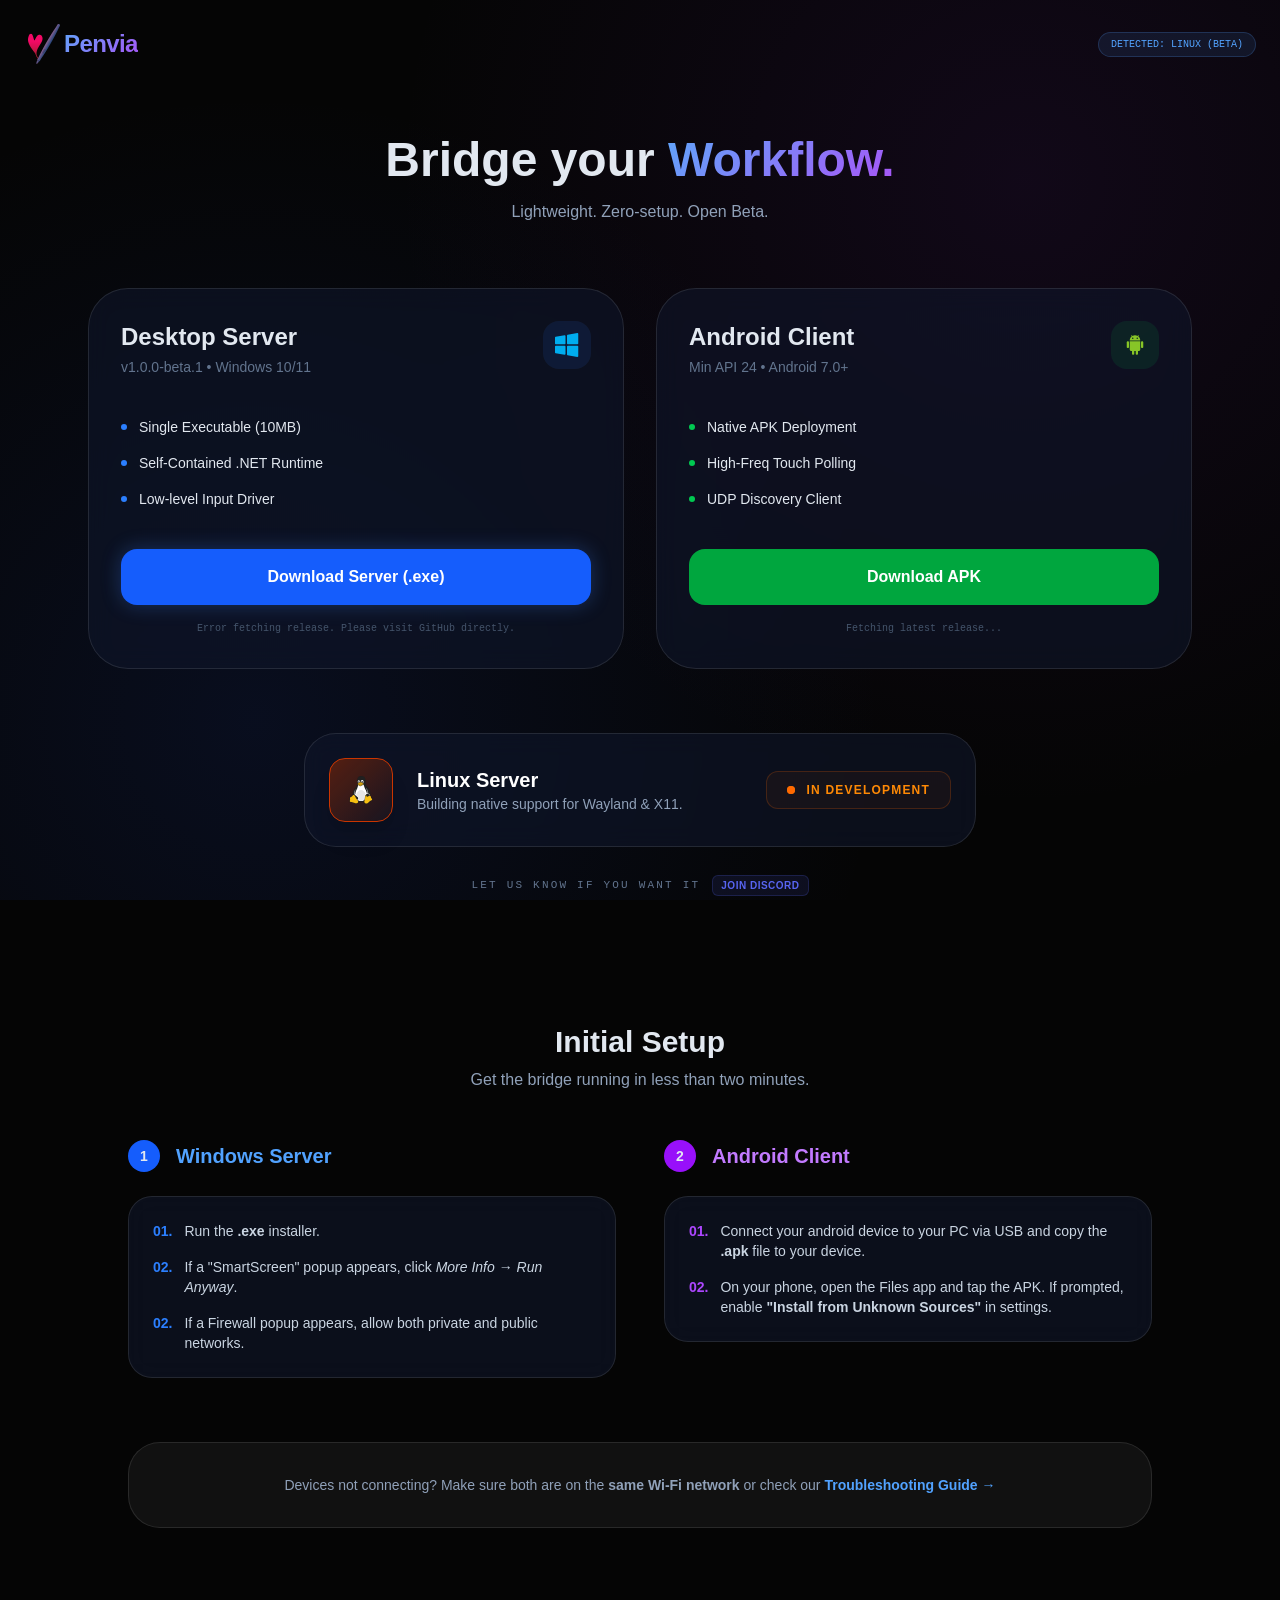
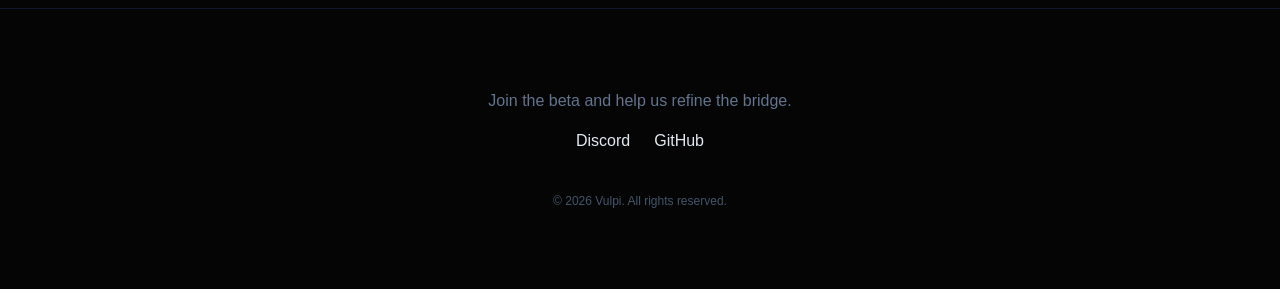
==== download/index.html @ 2955acc7 "feat: main website, help, docs, download." ====
<!DOCTYPE html>
<html lang="en">
<head>
    <title>Download Penvia v1.0.0-beta.1</title>
    <link rel="icon" type="image/png" href="/graphics/misc7-1024.png">
 
    <meta charset="UTF-8">
    <meta name="viewport" content="width=device-width, initial-scale=1.0">
    <meta name="title" content="Download Penvia v1.0.0-beta.1">
    <meta name="description" content="Download Penvia for Android, Windows, and Linux. Get the latest beta to turn your tablet into a low-latency graphics peripheral with full pressure support.">
    <meta name="keywords" content="download Penvia, Penvia APK, Penvia Windows client, Android drawing tablet server, install Penvia, stylus bridge download">
    <meta name="robots" content="index, follow">
    <meta name="language" content="English">
    <meta name="author" content="Penvia Team">
    <meta name="theme-color" content="#0f172a">

    <!-- Open Graph / Facebook -->
    <meta property="og:type" content="website">
    <meta property="og:url" content="https://penvia.github.io/download">
    <meta property="og:title" content="Get Penvia: The Pro Input Bridge for Android & PC">
    <meta property="og:description" content="Download the latest version of Penvia. Ultra-low latency, zero ads, and professional stylus support for Windows and Linux.">
    <meta property="og:image" content="https://penvia.github.io/graphics/og-download.png">

    <!-- Twitter -->
    <meta property="twitter:card" content="summary_large_image">
    <meta property="twitter:url" content="https://penvia.github.io/download">
    <meta property="twitter:title" content="Download Penvia | v1.0.0-beta.1">
    <meta property="twitter:description" content="Available now for Android and Windows. Experience zero-lag stylus input today.">
    <meta property="twitter:image" content="https://penvia.github.io/graphics/og-download.png">

    <script type="application/ld+json">
    {
    "@context": "https://schema.org",
    "@type": "SoftwareApplication",
    "name": "Penvia",
    "operatingSystem": "Android, Windows, Linux",
    "applicationCategory": "MultimediaApplication",
    "softwareVersion": "1.0.0-beta.1",
    "offers": {
        "@type": "Offer",
        "price": "0.00",
        "priceCurrency": "USD"
    },
    "description": "A low-latency input communication bridge that turns an Android device into a PC graphics tablet peripheral."
    }
    </script>

    <!-- Canonical Link (Prevents duplicate content issues) -->
    <link rel="canonical" href="https://penvia.github.io/download">
    <link href="/src/aos.css" rel="stylesheet"> 
    <link href="/src/output.css" rel="stylesheet"> 
    <style>
        body {
            background-color: #050505;
            color: #e2e8f0;
            background-image: 
                radial-gradient(circle at 80% 20%, rgba(88, 28, 135, 0.15) 0%, transparent 50%),
                radial-gradient(circle at 20% 80%, rgba(30, 64, 175, 0.15) 0%, transparent 50%);
            background-attachment: fixed;
            font-family: 'Inter', sans-serif;
        }
        .glass { background: rgba(15, 23, 42, 0.6); backdrop-filter: blur(12px); border: 1px solid rgba(255,255,255,0.1); }
        .gradient-text { background: linear-gradient(135deg, #60a5fa 0%, #a855f7 100%); -webkit-background-clip: text; -webkit-text-fill-color: transparent; }
        .btn-glow-blue { box-shadow: 0 0 20px rgba(59, 130, 246, 0.3); }
        .btn-glow-purple { box-shadow: 0 0 20px rgba(168, 85, 247, 0.3); }
    </style>
</head>
<body>
    <nav class="p-6 max-w-7xl mx-auto flex justify-between items-center">
        <a href="/" class="flex items-center hover:animate-pulse">
            <img src="/graphics/misc7-1024.png" alt="Penvia Logo" class="w-10 h-10 object-contain">
            <span class="text-2xl font-bold gradient-text tracking-tight">Penvia</span>
        </a>
        
        <div id="os-badge" class="hidden text-[10px] font-mono text-blue-400 bg-blue-400/10 px-3 py-1 rounded-full border border-blue-400/20">
            DETECTED: <span id="user-os">UNKNOWN</span>
        </div>
    </nav>

    <main class="max-w-6xl mx-auto py-12 px-6">
        <header class="mb-16 text-center" data-aos="fade-down">
            <h1 class="text-5xl font-black mb-4">Bridge your <span class="gradient-text">Workflow.</span></h1>
            <p class="text-slate-400">Lightweight. Zero-setup. Open Beta.</p>
        </header>

        <div class="grid grid-cols-1 lg:grid-cols-2 gap-8 mb-6">
            <div id="win-card" class="glass p-8 rounded-[2.5rem] relative group transition-all duration-500 hover:border-blue-500/50" data-aos="fade-right">
                <div class="flex justify-between items-start mb-10">
                    <div>
                        <h2 class="text-2xl font-bold">Desktop Server</h2>
                        <p class="text-sm text-slate-500 mt-1">v1.0.0-beta.1 • Windows 10/11</p>
                    </div>
                    <div class="p-3 bg-blue-500/10 rounded-2xl">
                        <img src="/graphics/windows-logo.svg" alt="For Windows" class="w-6">
                    </div>
                </div>
                
                <div class="space-y-4 mb-10">
                    <div class="flex items-center text-sm"><span class="w-1.5 h-1.5 bg-blue-500 rounded-full mr-3"></span> Single Executable (10MB)</div>
                    <div class="flex items-center text-sm"><span class="w-1.5 h-1.5 bg-blue-500 rounded-full mr-3"></span> Self-Contained .NET Runtime</div>
                    <div class="flex items-center text-sm"><span class="w-1.5 h-1.5 bg-blue-500 rounded-full mr-3"></span> Low-level Input Driver</div>
                </div>

                <a id="win-btn" href="#" class="btn-glow-blue block w-full text-center bg-blue-600 hover:bg-blue-500 text-white font-bold py-4 rounded-2xl transition">
                    Download Server (.exe)
                </a>
                <p id="win-filename" class="text-center text-[10px] text-slate-600 mt-4 font-mono">Fetching latest release...</p>
            </div>

            <div id="android-card" class="glass p-8 rounded-[2.5rem] relative transition-all duration-500 hover:border-purple-500/50" data-aos="fade-left">
                <div class="flex justify-between items-start mb-10">
                    <div>
                        <h2 class="text-2xl font-bold">Android Client</h2>
                        <p class="text-sm text-slate-500 mt-1">Min API 24 • Android 7.0+</p>
                    </div>
                    <div class="p-3 bg-green-500/10 rounded-2xl">
                        <img src="/graphics/android-logo.svg" alt="For Windows" class="w-6">
                    </div>
                </div>

                <div class="space-y-4 mb-10">
                    <div class="flex items-center text-sm"><span class="w-1.5 h-1.5 bg-green-500 rounded-full mr-3"></span> Native APK Deployment</div>
                    <div class="flex items-center text-sm"><span class="w-1.5 h-1.5 bg-green-500 rounded-full mr-3"></span> High-Freq Touch Polling</div>
                    <div class="flex items-center text-sm"><span class="w-1.5 h-1.5 bg-green-500 rounded-full mr-3"></span> UDP Discovery Client</div>
                </div>

                <a id="android-btn" href="#" class="btn-glow-green block w-full text-center bg-green-600 hover:bg-green-500 text-white font-bold py-4 rounded-2xl transition">
                    Download APK
                </a>
                <p id="android-filename" class="text-center text-[10px] text-slate-600 mt-4 font-mono">Fetching latest release...</p>
            </div>
        </div>

        <div class="mt-16 max-w-2xl mx-auto mb-20" data-aos="fade-up">
            <div class="glass p-6 rounded-4xl flex flex-col md:flex-row items-center justify-between border-slate-800/50 hover:border-orange-500/20 transition-colors duration-500">
                <div class="flex items-center space-x-6">
                    <div class="shrink-0 w-16 h-16 bg-linear-to-br from-orange-800/50 to-orange-900/10 rounded-2xl flex items-center justify-center border border-orange-700 shadow-xl">
                        <img src="/graphics/linux-logo.svg" alt="For Linux" class="w-8 h-8">
                    </div>

                    <div>
                        <h3 class="text-xl font-bold text-white">Linux Server</h3>
                        <p class="text-slate-400 text-sm">Building native support for Wayland & X11.</p>
                    </div>
                </div>

                <div class="mt-6 md:mt-0 flex items-center bg-orange-500/5 border border-orange-500/20 px-5 py-2.5 rounded-xl">
                    <span class="relative flex h-2 w-2 mr-3">
                        <span class="animate-ping absolute inline-flex h-full w-full rounded-full bg-orange-400 opacity-75"></span>
                        <span class="relative inline-flex rounded-full h-2 w-2 bg-orange-500"></span>
                    </span>
                    <span class="text-orange-400 font-bold text-xs uppercase tracking-widest">In Development</span>
                </div>
            </div>
            
            <div class="text-center mt-6">
                <a href="https://discord.gg/uxG2kqGzUX" class="inline-flex items-center group transition-all duration-300">
                    <span class="text-[11px] text-slate-500 font-mono uppercase tracking-[0.2em] group-hover:text-orange-400 transition-colors">
                        Let us know if you want it
                    </span>
                    <span class="ml-3 px-2 py-0.5 rounded-md bg-[#5865F2]/10 border border-[#5865F2]/20 text-[#5865F2] text-[10px] font-bold uppercase tracking-wider group-hover:bg-[#5865F2] group-hover:text-white transition-all">
                        Join Discord
                    </span>
                </a>
            </div>
        </div>
    </main>

    <section class="max-w-5xl mx-auto mb-20" data-aos="fade-up">
        <div class="text-center mb-12">
            <h2 class="text-3xl font-bold">Initial Setup</h2>
            <p class="text-slate-400 mt-2">Get the bridge running in less than two minutes.</p>
        </div>

        <div class="grid grid-cols-1 md:grid-cols-2 gap-12">            
            <div class="space-y-6">
                <div class="flex items-center space-x-4">
                    <div class="w-8 h-8 rounded-full bg-blue-600 flex items-center justify-center text-sm font-bold">1</div>
                    <h3 class="text-xl font-bold text-blue-400">Windows Server</h3>
                </div>
                <div class="glass p-6 rounded-3xl border-l-4 border-l-blue-600">
                    <ul class="space-y-4 text-sm text-slate-300">
                        <li class="flex items-start">
                            <span class="mr-3 text-blue-500 font-bold">01.</span>
                            <span>Run the <b>.exe</b> installer.</span>
                        </li>
                        <li class="flex items-start">
                            <span class="mr-3 text-blue-500 font-bold">02.</span>
                            <span>If a "SmartScreen" popup appears, click <i>More Info</i> → <i>Run Anyway</i>.</span>
                        </li>
                        <li class="flex items-start">
                            <span class="mr-3 text-blue-500 font-bold">02.</span>
                            <span>If a Firewall popup appears, allow both private and public networks.</span>
                        </li>
                    </ul>
                </div>
            </div>

            <div class="space-y-6">
                <div class="flex items-center space-x-4">
                    <div class="w-8 h-8 rounded-full bg-purple-600 flex items-center justify-center text-sm font-bold">2</div>
                    <h3 class="text-xl font-bold text-purple-400">Android Client</h3>
                </div>
                <div class="glass p-6 rounded-3xl border-l-4 border-l-purple-600">
                    <ul class="space-y-4 text-sm text-slate-300">
                        <li class="flex items-start">
                            <span class="mr-3 text-purple-500 font-bold">01.</span>
                            <span>Connect your android device to your PC via USB and copy the <b>.apk</b> file to your device.</span>
                        </li>
                        <li class="flex items-start">
                            <span class="mr-3 text-purple-500 font-bold">02.</span>
                            <span>On your phone, open the Files app and tap the APK. If prompted, enable <b>"Install from Unknown Sources"</b> in settings.</span>
                        </li>
                    </ul>
                </div>
            </div>
        </div>

        <div class="mt-16 p-8 rounded-4xl bg-white/5 border border-white/10 text-center">
            <p class="text-slate-400 text-sm">
                Devices not connecting? Make sure both are on the <b>same Wi-Fi network</b> or check our 
                <a href="/help" class="text-blue-400 hover:underline font-bold">Troubleshooting Guide →</a>
            </p>
        </div>
    </section>

    <footer class="py-20 text-center border-t border-slate-900">
        <p class="text-slate-500 mb-4">Join the beta and help us refine the bridge.</p>
        <div class="flex justify-center space-x-6">
            <a href="https://discord.gg/uxG2kqGzUX" class="hover:text-white transition">Discord</a>
            <a href="https://github.com/Penvia" class="hover:text-white transition">GitHub</a>
        </div>
        <p class="mt-10 text-xs text-slate-600">© 2026 Vulpi. All rights reserved.</p>
    </footer>

    <script src="/src/aos.js"></script>
    <script>
        AOS.init({ duration: 1000, once: true });

        function initOS() {
            const platform = window.navigator.platform.toLowerCase();
            const badge = document.getElementById('os-badge');
            const userOS = document.getElementById('user-os');
            const winCard = document.getElementById('win-card');

            if (platform.includes('win')) {
                badge.classList.remove('hidden');
                userOS.innerText = "WINDOWS";
                winCard.classList.add('border-blue-500/50', 'ring-1', 'ring-blue-500/20');
            } else if (platform.includes('linux')) {
                badge.classList.remove('hidden');
                userOS.innerText = "LINUX (BETA)";
            }
        }

        async function fetchDownloads() {
            const repo = "Penvia/.github"; 
            try {
                const response = await fetch(`https://api.github.com/repos/${repo}/releases/latest`);
                const data = await response.json();
                
                const assets = data.assets;
                const winAsset = assets.find(a => a.name.toLowerCase().endsWith('.exe'));
                const androidAsset = assets.find(a => a.name.toLowerCase().endsWith('.apk'));

                if (winAsset) {
                    document.getElementById('win-btn').href = winAsset.browser_download_url;
                    document.getElementById('win-filename').innerText = `${winAsset.name} (${(winAsset.size / 1024 / 1024).toFixed(1)} MB)`;
                }

                if (androidAsset) {
                    document.getElementById('android-btn').href = androidAsset.browser_download_url;
                    document.getElementById('android-filename').innerText = `${androidAsset.name} (${(androidAsset.size / 1024 / 1024).toFixed(1)} MB)`;
                }
            } catch (e) {
                console.error("GitHub API Error:", e);
                document.getElementById('win-filename').innerText = "Error fetching release. Please visit GitHub directly.";
            }
        }

        initOS();
        fetchDownloads();
    </script>
</body>
</html>
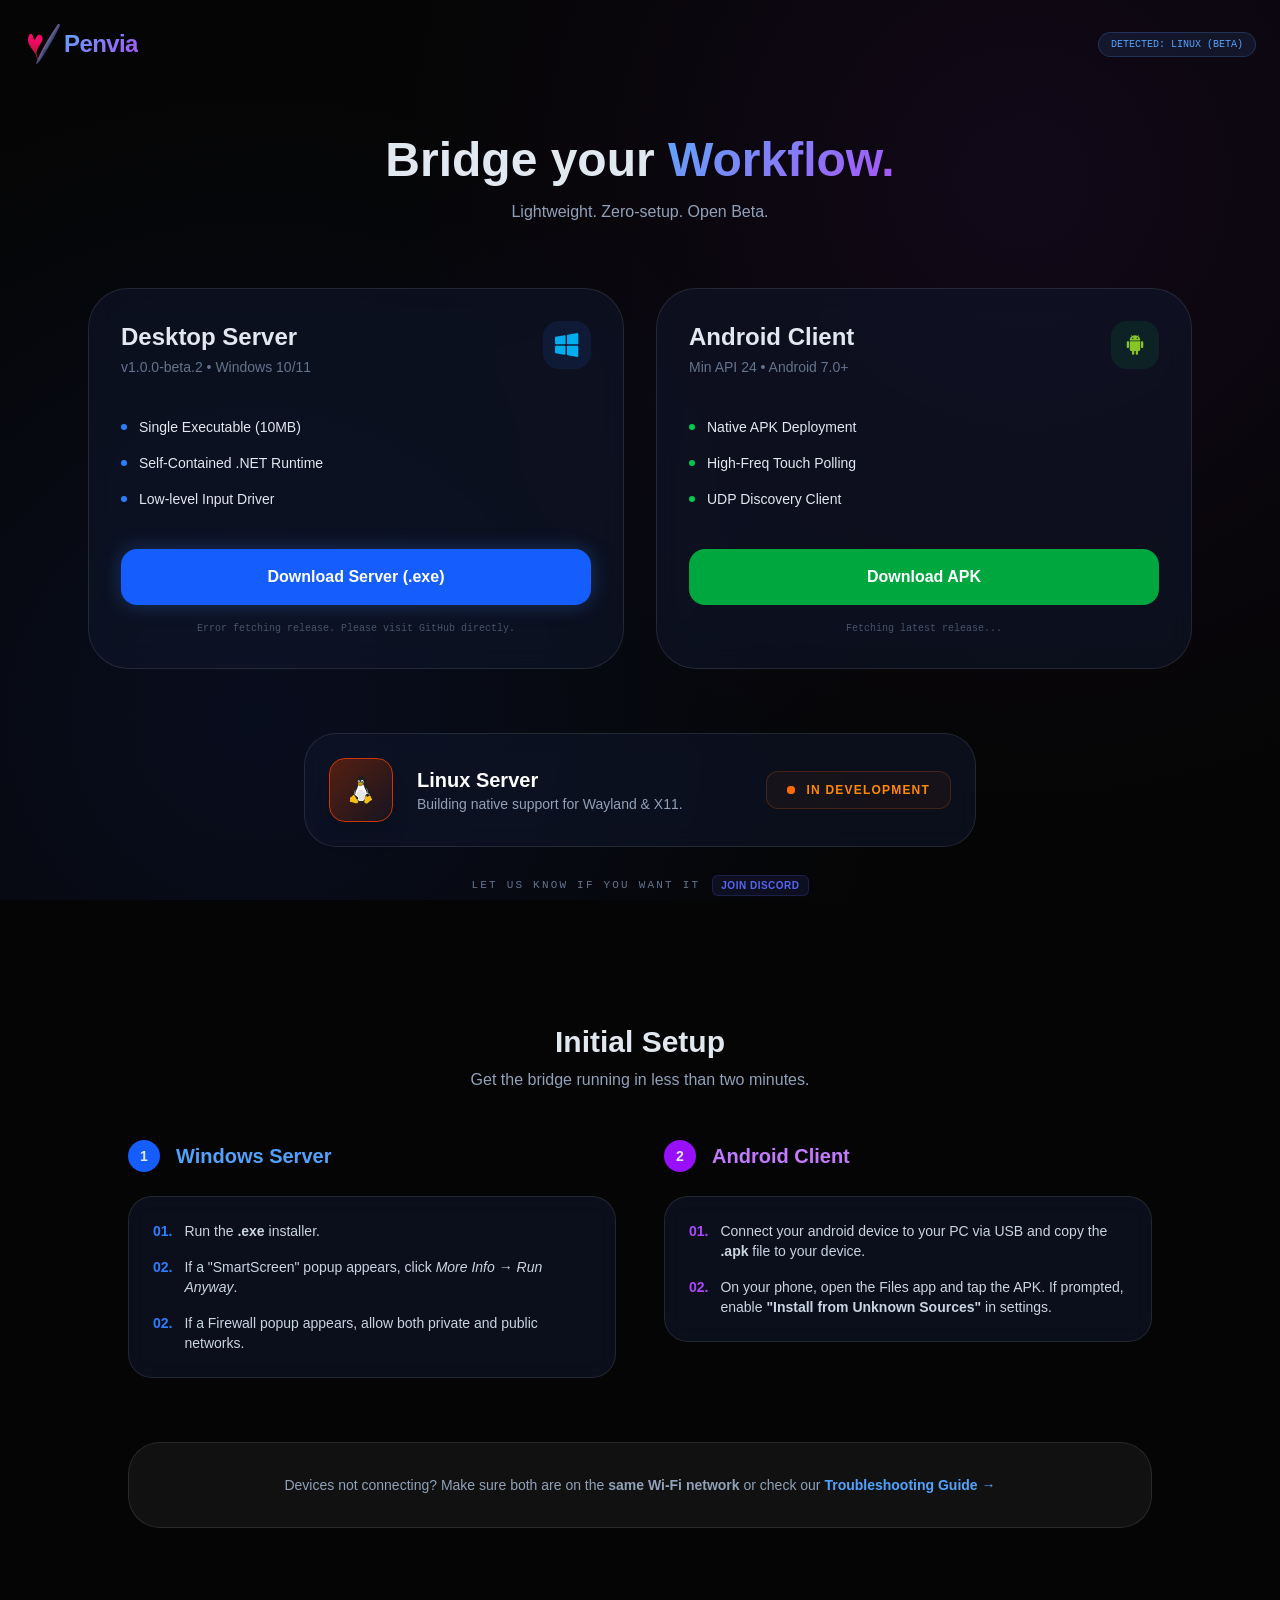
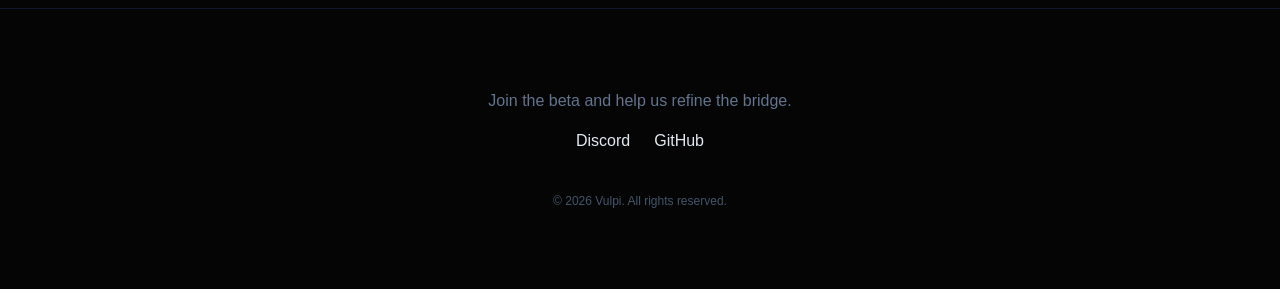
==== commit 0e0f7b5f: "feat: update version to 1.0.0-beta.2" ====
--- a/download/index.html
+++ b/download/index.html
@@ -1,12 +1,12 @@
 <!DOCTYPE html>
 <html lang="en">
 <head>
-    <title>Download Penvia v1.0.0-beta.1</title>
+    <title>Download Penvia v1.0.0-beta.2</title>
     <link rel="icon" type="image/png" href="/graphics/misc7-1024.png">
  
     <meta charset="UTF-8">
     <meta name="viewport" content="width=device-width, initial-scale=1.0">
-    <meta name="title" content="Download Penvia v1.0.0-beta.1">
+    <meta name="title" content="Download Penvia v1.0.0-beta.2">
     <meta name="description" content="Download Penvia for Android, Windows, and Linux. Get the latest beta to turn your tablet into a low-latency graphics peripheral with full pressure support.">
     <meta name="keywords" content="download Penvia, Penvia APK, Penvia Windows client, Android drawing tablet server, install Penvia, stylus bridge download">
     <meta name="robots" content="index, follow">
@@ -24,7 +24,7 @@
     <!-- Twitter -->
     <meta property="twitter:card" content="summary_large_image">
     <meta property="twitter:url" content="https://penvia.github.io/download">
-    <meta property="twitter:title" content="Download Penvia | v1.0.0-beta.1">
+    <meta property="twitter:title" content="Download Penvia | v1.0.0-beta.2">
     <meta property="twitter:description" content="Available now for Android and Windows. Experience zero-lag stylus input today.">
     <meta property="twitter:image" content="https://penvia.github.io/graphics/og-download.png">
 
@@ -35,7 +35,7 @@
     "name": "Penvia",
     "operatingSystem": "Android, Windows, Linux",
     "applicationCategory": "MultimediaApplication",
-    "softwareVersion": "1.0.0-beta.1",
+    "softwareVersion": "1.0.0-beta.2",
     "offers": {
         "@type": "Offer",
         "price": "0.00",
@@ -88,7 +88,7 @@
                 <div class="flex justify-between items-start mb-10">
                     <div>
                         <h2 class="text-2xl font-bold">Desktop Server</h2>
-                        <p class="text-sm text-slate-500 mt-1">v1.0.0-beta.1 • Windows 10/11</p>
+                        <p class="text-sm text-slate-500 mt-1">v1.0.0-beta.2 • Windows 10/11</p>
                     </div>
                     <div class="p-3 bg-blue-500/10 rounded-2xl">
                         <img src="/graphics/windows-logo.svg" alt="For Windows" class="w-6">
